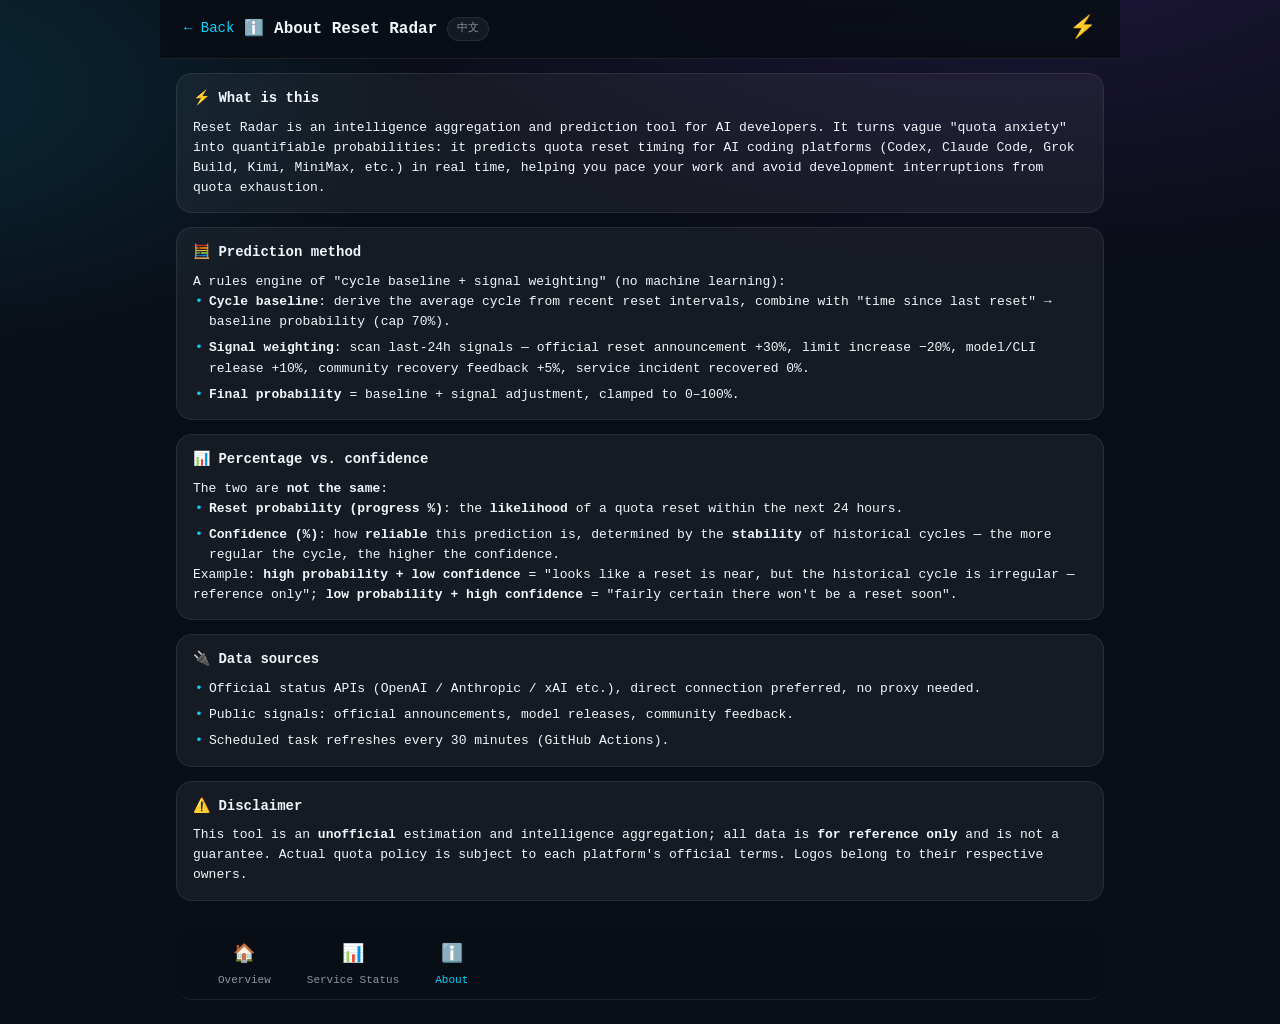
==== about.html @ 8bde5bbf "seo: 补齐全站 SEO 元数据与 sitemap/robots/og-image 4 个 HTML 页补齐 title/description/canonical/OG/Twitter；detai" ====
<!DOCTYPE html>
<html lang="en">
<head>
  <meta charset="UTF-8" />
  <meta name="viewport" content="width=device-width, initial-scale=1.0, maximum-scale=1.0, user-scalable=no" />
  <title>About · Reset Radar | AI Usage Limit Reset Tracker</title>
  <meta name="description" content="Reset Radar tracks when Claude Code, Codex, Grok, Kimi and MiniMax AI usage quotas reset. How it works, methodology, data sources and how scores are calculated." />
  <meta name="robots" content="index, follow" />
  <meta name="theme-color" content="#0A0E17" />
  <link rel="canonical" href="https://limitreset.dev/about.html" />
  <link rel="icon" type="image/jpg" href="assets/favicon.jpg" />
  <meta property="og:type" content="website" />
  <meta property="og:title" content="About Reset Radar" />
  <meta property="og:description" content="How Reset Radar predicts AI usage limit resets and where its data comes from." />
  <meta property="og:url" content="https://limitreset.dev/about.html" />
  <meta property="og:image" content="https://limitreset.dev/assets/og-image.jpg" />
  <meta name="twitter:card" content="summary_large_image" />
  <link rel="stylesheet" href="css/style.css" />
</head>
<body>
  <div class="app">
    <header class="detail-head">
      <a href="index.html" class="back" data-i18n="about.back">← Back</a>
      <span class="title" data-i18n="about.title">ℹ️ About Reset Radar</span>
      <button class="lang-switch" type="button" data-i18n-lang>中文</button>
      <span class="ptitle">⚡</span>
    </header>

    <main id="blocks">
      <div class="block">
        <h3 data-i18n-html="about.whatTitle">⚡ What is this</h3>
        <p data-i18n-html="about.what">Reset Radar is an intelligence aggregation and prediction tool for AI developers. It turns vague "quota anxiety" into quantifiable probabilities: it predicts quota reset timing for AI coding platforms (Codex, Claude Code, Grok Build, Kimi, MiniMax, etc.) in real time, helping you pace your work and avoid development interruptions from quota exhaustion.</p>
      </div>

      <div class="block">
        <h3 data-i18n-html="about.methodTitle">🧮 Prediction method</h3>
        <p data-i18n-html="about.methodIntro">A rules engine of "cycle baseline + signal weighting" (no machine learning):</p>
        <ul>
          <li data-i18n-html="about.method1"><b>Cycle baseline</b>: derive the average cycle from recent reset intervals, combine with "time since last reset" → baseline probability (cap 70%).</li>
          <li data-i18n-html="about.method2"><b>Signal weighting</b>: scan last-24h signals — official reset announcement +30%, limit increase −20%, model/CLI release +10%, community recovery feedback +5%, service incident recovered 0%.</li>
          <li data-i18n-html="about.method3"><b>Final probability</b> = baseline + signal adjustment, clamped to 0–100%.</li>
        </ul>
      </div>

      <div class="block">
        <h3 data-i18n-html="about.relTitle">📊 Percentage vs. confidence</h3>
        <p data-i18n-html="about.relIntro">The two are <b>not the same</b>:</p>
        <ul>
          <li data-i18n-html="about.rel1"><b>Reset probability (progress %)</b>: the <b>likelihood</b> of a quota reset within the next 24 hours.</li>
          <li data-i18n-html="about.rel2"><b>Confidence (%)</b>: how <b>reliable</b> this prediction is, determined by the <b>stability</b> of historical cycles — the more regular the cycle, the higher the confidence.</li>
        </ul>
        <p data-i18n-html="about.relExample">Example: <b>high probability + low confidence</b> = "looks like a reset is near, but the historical cycle is irregular — reference only"; <b>low probability + high confidence</b> = "fairly certain there won't be a reset soon".</p>
      </div>

      <div class="block">
        <h3 data-i18n-html="about.srcTitle">🔌 Data sources</h3>
        <ul>
          <li data-i18n-html="about.src1">Official status APIs (OpenAI / Anthropic / xAI etc.), direct connection preferred, no proxy needed.</li>
          <li data-i18n-html="about.src2">Public signals: official announcements, model releases, community feedback.</li>
          <li data-i18n-html="about.src3">Scheduled task refreshes every 30 minutes (GitHub Actions).</li>
        </ul>
      </div>

      <div class="block">
        <h3 data-i18n-html="about.disTitle">⚠️ Disclaimer</h3>
        <p data-i18n-html="about.dis">This tool is an <b>unofficial</b> estimation and intelligence aggregation; all data is <b>for reference only</b> and is not a guarantee. Actual quota policy is subject to each platform's official terms. Logos belong to their respective owners.</p>
      </div>
    </main>

    <nav class="bottomnav">
      <a href="index.html" data-nav="home"><span class="ic">🏠</span><span data-i18n="nav.home">Overview</span></a>
      <a href="status.html" data-nav="status"><span class="ic">📊</span><span data-i18n="nav.status">Service Status</span></a>
      <a href="about.html" data-nav="about" class="active"><span class="ic">ℹ️</span><span data-i18n="nav.about">About</span></a>
    </nav>
  </div>

  <script src="data/fallback.js"></script>
  <script src="js/i18n.js"></script>
  <script src="js/utils.js"></script>
  <script>
    // 关于页无需加载数据，仅高亮导航
    document.querySelectorAll(".bottomnav a").forEach((a) =>
      a.classList.toggle("active", a.dataset.nav === "about")
    );
  </script>
</body>
</html>
---- css/style.css ----
:root {
  --bg: #0A0E17;
  --bg-2: #0D1117;
  --card: rgba(255, 255, 255, 0.05);
  --card-border: rgba(255, 255, 255, 0.08);
  --text: #F0F6FC;
  --text-dim: #8B949E;
  --accent: #00D4FF;
  --accent-2: #7C3AED;
  --high: #FF6B6B;
  --medium: #FFA94D;
  --low: #51CF66;
  --ok: #3FB950;
  --radius: 16px;
  --maxw: 520px;
}

* { box-sizing: border-box; margin: 0; padding: 0; -webkit-tap-highlight-color: transparent; }

html, body {
  background: var(--bg);
  color: var(--text);
  font-family: "JetBrains Mono", "Fira Code", ui-monospace, SFMono-Regular, Menlo, Consolas, monospace;
  font-size: 14px;
  line-height: 1.55;
  min-height: 100vh;
}

body {
  background:
    radial-gradient(1200px 600px at 80% -10%, rgba(124, 58, 237, 0.18), transparent 60%),
    radial-gradient(1000px 500px at -10% 10%, rgba(0, 212, 255, 0.14), transparent 55%),
    var(--bg);
  background-attachment: fixed;
}

.app {
  max-width: var(--maxw);
  margin: 0 auto;
  min-height: 100vh;
  display: flex;
  flex-direction: column;
  padding-bottom: 72px;
}

/* ---------- Top nav ---------- */
.topbar {
  position: sticky;
  top: 0;
  z-index: 20;
  padding: 14px 16px 12px;
  background: linear-gradient(180deg, rgba(10, 14, 23, 0.96), rgba(10, 14, 23, 0.75));
  backdrop-filter: blur(12px);
  border-bottom: 1px solid var(--card-border);
}
.topbar .brand {
  font-size: 20px;
  font-weight: 700;
  letter-spacing: 1px;
  background: linear-gradient(90deg, var(--accent), var(--accent-2));
  -webkit-background-clip: text;
  background-clip: text;
  color: transparent;
  display: flex;
  align-items: center;
  gap: 8px;
}
.topbar .meta {
  margin-top: 4px;
  font-size: 11px;
  color: var(--text-dim);
  display: flex;
  gap: 10px;
  flex-wrap: wrap;
}
.topbar .meta .dot { color: var(--accent); }
.topbar .lang-switch { position: absolute; right: 16px; top: 14px; }

/* ---------- 语言切换 ---------- */
.lang-switch {
  border: 1px solid var(--card-border);
  background: var(--card);
  color: var(--text-dim);
  font-size: 11px;
  padding: 3px 9px;
  border-radius: 999px;
  cursor: pointer;
  font-family: inherit;
  line-height: 1.4;
  flex: 0 0 auto;
  transition: color .2s, border-color .2s;
}
.lang-switch:hover { color: var(--text); border-color: var(--accent); }
.lang-switch:active { transform: scale(.94); }

/* ---------- Platform tabs ---------- */
.tabs {
  display: flex;
  gap: 8px;
  overflow-x: auto;
  padding: 12px 16px 4px;
  scrollbar-width: none;
}
.tabs::-webkit-scrollbar { display: none; }
.tab {
  flex: 0 0 auto;
  padding: 6px 12px;
  border-radius: 999px;
  border: 1px solid var(--card-border);
  background: var(--card);
  color: var(--text-dim);
  font-size: 12px;
  white-space: nowrap;
  cursor: pointer;
  transition: all .2s;
}
.tab.active {
  color: var(--text);
  border-color: var(--accent);
  box-shadow: 0 0 0 1px var(--accent) inset, 0 0 12px rgba(0, 212, 255, 0.25);
}

/* ---------- Cards ---------- */
.card {
  position: relative;
  display: block;
  text-decoration: none;
  color: inherit;
  background: var(--card);
  border: 1px solid var(--card-border);
  border-radius: var(--radius);
  padding: 14px 16px;
  margin: 12px 16px;
  overflow: hidden;
  transition: transform .18s, border-color .18s, box-shadow .18s;
}
.card::before {
  content: "";
  position: absolute;
  inset: 0;
  background: linear-gradient(120deg, transparent 30%, rgba(0, 212, 255, 0.08), transparent 70%);
  transform: translateX(-100%);
  animation: scan 4.5s ease-in-out infinite;
  pointer-events: none;
}
@keyframes scan { 0%, 60% { transform: translateX(-100%); } 100% { transform: translateX(100%); } }
.card:active { transform: scale(.985); }
.card-link { cursor: pointer; }

.card .row1 { display: flex; align-items: center; justify-content: space-between; }
.card .pname { display: flex; align-items: center; gap: 8px; font-size: 16px; font-weight: 700; }
.card .pname .icon { font-size: 20px; }
.card .pname .logo,
.tab .logo {
  width: 20px; height: 20px; object-fit: contain; border-radius: 5px;
  background: rgba(255, 255, 255, 0.06); padding: 2px; flex: 0 0 auto;
}
.card .prob { font-size: 26px; font-weight: 800; font-variant-numeric: tabular-nums; }
.card .prob small { font-size: 13px; opacity: .8; font-weight: 600; }

.divider { height: 1px; background: var(--card-border); margin: 10px 0; }

.bar { height: 8px; border-radius: 999px; background: rgba(255, 255, 255, 0.08); overflow: hidden; }
.bar > i {
  display: block; height: 100%; border-radius: 999px;
  background: linear-gradient(90deg, var(--accent), var(--accent-2));
  transition: width 1s cubic-bezier(.2,.7,.2,1);
}

.card .kv { display: flex; justify-content: space-between; font-size: 12px; color: var(--text-dim); margin-top: 8px; }
.card .kv b { color: var(--text); font-weight: 600; }
.card .cta { margin-top: 10px; font-size: 12px; color: var(--accent); display: flex; align-items: center; gap: 4px; }

.badge { display: inline-flex; align-items: center; gap: 5px; font-size: 11px; padding: 2px 8px; border-radius: 999px; border: 1px solid transparent; }
.badge.high { color: var(--high); background: rgba(255, 107, 107, 0.12); border-color: rgba(255,107,107,.35); }
.badge.medium { color: var(--medium); background: rgba(255, 169, 77, 0.12); border-color: rgba(255,169,77,.35); }
.badge.low { color: var(--low); background: rgba(81, 207, 102, 0.12); border-color: rgba(81,207,102,.35); }

.status-dot { width: 8px; height: 8px; border-radius: 50%; display: inline-block; }
.status-dot.normal, .status-dot.operational { background: var(--ok); box-shadow: 0 0 8px var(--ok); animation: pulse 1.8s infinite; }
.status-dot.recovered, .status-dot.degraded { background: var(--medium); box-shadow: 0 0 8px var(--medium); }
@keyframes pulse { 0%,100% { opacity: 1; } 50% { opacity: .35; } }

/* ---------- Detail ---------- */
.detail-head {
  position: sticky; top: 0; z-index: 20;
  display: flex; align-items: center; gap: 10px;
  padding: 12px 16px; background: rgba(10,14,23,.95); backdrop-filter: blur(12px);
  border-bottom: 1px solid var(--card-border);
}
.detail-head .back { color: var(--accent); font-size: 14px; cursor: pointer; text-decoration: none; }
.detail-head .title { font-size: 16px; font-weight: 700; }
.detail-head .ptitle { margin-left: auto; font-size: 22px; font-weight: 800; display: flex; align-items: center; }
.detail-head .ptitle .logo { width: 28px; height: 28px; object-fit: contain; border-radius: 6px; background: rgba(255,255,255,0.06); padding: 3px; }

.gauge { margin: 14px 16px; background: var(--card); border: 1px solid var(--card-border); border-radius: var(--radius); padding: 16px; }
.gauge .big { font-size: 38px; font-weight: 800; font-variant-numeric: tabular-nums; }
.gauge .bar { height: 12px; margin-top: 12px; }
.gauge .sub { display: flex; justify-content: space-between; font-size: 12px; color: var(--text-dim); margin-top: 10px; }
.gauge .sub b { color: var(--text); }

.block { margin: 14px 16px; background: var(--card); border: 1px solid var(--card-border); border-radius: var(--radius); padding: 14px 16px; }
.block h3 { font-size: 14px; margin-bottom: 8px; display: flex; align-items: center; gap: 6px; }
.block p { font-size: 13px; color: var(--text); }
.block ul { list-style: none; display: flex; flex-direction: column; gap: 6px; }
.block li { font-size: 13px; color: var(--text); padding-left: 16px; position: relative; }
.block li::before { content: "•"; position: absolute; left: 2px; color: var(--accent); }
.ev { display: flex; justify-content: space-between; gap: 8px; font-size: 12px; padding: 8px 0; border-bottom: 1px dashed var(--card-border); }
.ev:last-child { border-bottom: none; }
.ev .conf { color: var(--accent); font-weight: 700; }

.timeline { position: relative; padding-left: 18px; }
.timeline::before { content: ""; position: absolute; left: 4px; top: 4px; bottom: 4px; width: 2px; background: var(--card-border); }
.tl-item { position: relative; padding: 6px 0; font-size: 13px; }
.tl-item::before { content: ""; position: absolute; left: -16px; top: 11px; width: 9px; height: 9px; border-radius: 50%; background: var(--accent); box-shadow: 0 0 8px var(--accent); }
.tl-item .src { color: var(--text-dim); font-size: 11px; }

/* ---------- Status page ---------- */
.svc-group { margin: 14px 16px; background: var(--card); border: 1px solid var(--card-border); border-radius: var(--radius); padding: 14px 16px; }
.svc-group .head { display: flex; justify-content: space-between; align-items: center; }
.svc-group .pname { font-size: 15px; font-weight: 700; }
.svc-group .src { font-size: 11px; color: var(--text-dim); margin-top: 2px; }
.svc-event { margin-top: 10px; padding: 10px 12px; border-radius: 12px; background: rgba(255,255,255,0.03); border: 1px solid var(--card-border); font-size: 12px; }
.svc-event .st { font-weight: 700; }
.svc-event .st.ok { color: var(--ok); }
.svc-event .st.warn { color: var(--medium); }
.svc-event .desc { color: var(--text); margin: 4px 0; }
.svc-event .time { color: var(--text-dim); }

/* ---------- Bottom nav ---------- */
.bottomnav {
  position: fixed; bottom: 0; left: 50%; transform: translateX(-50%);
  width: 100%; max-width: var(--maxw);
  display: flex; z-index: 30;
  background: rgba(10,14,23,.95); backdrop-filter: blur(12px);
  border-top: 1px solid var(--card-border);
}
.bottomnav a {
  flex: 1; text-align: center; padding: 10px 0 12px; color: var(--text-dim);
  text-decoration: none; font-size: 11px; display: flex; flex-direction: column; align-items: center; gap: 3px;
}
.bottomnav a .ic { font-size: 18px; }
.bottomnav a.active { color: var(--accent); }

.loading { text-align: center; padding: 40px 0; color: var(--text-dim); font-size: 13px; }
.empty { text-align: center; padding: 40px 0; color: var(--text-dim); font-size: 13px; }

.toast {
  position: fixed; bottom: 88px; left: 50%; transform: translateX(-50%);
  background: rgba(0,0,0,.85); color: #fff; padding: 8px 14px; border-radius: 10px;
  font-size: 12px; z-index: 50; opacity: 0; transition: opacity .25s; pointer-events: none;
}
.toast.show { opacity: 1; }

/* ---------- 响应式：平板 / 桌面端 ---------- */
@media (min-width: 768px) {
  :root { --maxw: 960px; }

  #cards {
    display: grid;
    grid-template-columns: repeat(2, minmax(0, 1fr));
    gap: 0 16px;
  }
  .card { margin: 14px 0; }
  .card:hover {
    transform: translateY(-2px);
    border-color: var(--accent);
    box-shadow: 0 8px 30px rgba(0, 212, 255, 0.12);
  }

  .topbar, .detail-head, .bottomnav { padding-left: 24px; padding-right: 24px; }
  .tabs { padding-left: 24px; padding-right: 24px; }

  /* 桌面端底部导航改为顶部一行，体验更自然 */
  .app { padding-bottom: 24px; }
  .bottomnav {
    position: static; transform: none; width: auto; max-width: none;
    border-top: none; border-bottom: 1px solid var(--card-border);
    margin: 16px 16px 0; border-radius: var(--radius);
  }
  .bottomnav a { flex: 0 0 auto; padding: 10px 18px; }
}

@media (min-width: 1100px) {
  #cards { grid-template-columns: repeat(3, minmax(0, 1fr)); }
}

/* ---------- 详情 gauge 网格 ---------- */
.gauge-grid { display: grid; grid-template-columns: repeat(2, 1fr); gap: 10px 12px; margin-top: 12px; }
.gauge-grid > div { display: flex; flex-direction: column; gap: 2px; }
.gauge-grid .gl { font-size: 11px; color: var(--text-dim); }
.gauge-grid b { font-size: 14px; font-variant-numeric: tabular-nums; }

/* ---------- 上次重置原因 ---------- */
.lastreset { display: flex; flex-direction: column; gap: 8px; }
.lr-reason { font-size: 14px; font-weight: 600; color: var(--text); }
.lr-meta { display: flex; align-items: center; gap: 10px; flex-wrap: wrap; }

/* ---------- 历史记录三种标记 ---------- */
.timeline .tl-item::before { display: none; }   /* 改用 .tl-mark 字形 */
.tl-item { display: flex; align-items: baseline; flex-wrap: wrap; gap: 6px; }
.tl-mark { font-weight: 700; }
.tl-time { color: var(--text); font-size: 12px; }
.tl-reason { color: var(--text-dim); font-size: 12px; }
.tl-reset .tl-mark { color: var(--accent); }
.tl-extra .tl-mark { color: var(--accent-2); }
.tl-extra .tl-reason { color: var(--accent-2); }
.tl-no .tl-mark { color: var(--text-dim); }
.tl-no .tl-reason { color: var(--text-dim); text-decoration: line-through; opacity: .8; }

/* ---------- 周额度趋势迷你图 ---------- */
.qchart { display: flex; align-items: flex-end; gap: 8px; overflow-x: auto; padding: 6px 0 2px; }
.qbar { flex: 1 0 auto; min-width: 44px; display: flex; flex-direction: column; align-items: center; gap: 4px; }
.qbar-val { font-size: 10px; color: var(--text-dim); white-space: nowrap; }
.qbar-track { width: 70%; max-width: 38px; height: 64px; background: rgba(255,255,255,.06); border-radius: 6px; display: flex; align-items: flex-end; overflow: hidden; }
.qbar-track i { width: 100%; height: 0; border-radius: 6px; background: linear-gradient(180deg, var(--accent), var(--accent-2)); display: block; transition: height .8s cubic-bezier(.2,.7,.2,1); }
.qbar-lab { font-size: 10px; color: var(--text-dim); }
.qtiers { display: flex; flex-wrap: wrap; gap: 12px; margin-top: 10px; font-size: 12px; color: var(--text-dim); }
.qtiers b { color: var(--text); }

/* ---------- 发言雷达 ---------- */
.sp-card { padding: 14px 16px; }
.sp-top { display: flex; justify-content: space-between; align-items: flex-start; gap: 10px; }
.sp-title { font-size: 15px; font-weight: 700; }
.sp-sub { font-size: 12px; color: var(--text-dim); margin-top: 3px; }
.sp-sub b { color: var(--accent); }
.sp-posts { margin-top: 12px; display: flex; flex-direction: column; gap: 10px; }
.sp-post { padding: 10px 12px; border-radius: 12px; background: rgba(255,255,255,.03); border: 1px solid var(--card-border); font-size: 12px; }
.sp-post.hit { border-color: rgba(255,169,77,.4); background: rgba(255,169,77,.06); }
.sp-head { display: flex; align-items: center; gap: 6px; flex-wrap: wrap; }
.sp-handle { color: var(--accent); }
.sp-time { color: var(--text-dim); margin-left: auto; }
.sp-content { margin: 6px 0 4px; color: var(--text); line-height: 1.5; }
.sp-kw { font-size: 11px; color: var(--medium); }
.sp-kw.dim { color: var(--text-dim); }
.sp-link { color: var(--accent); text-decoration: none; }

@media (min-width: 768px) {
  .gauge-grid { grid-template-columns: repeat(4, 1fr); }
}

/* 回退数据徽标：data_source=seed 时提示当前数值来自种子/回退而非实时抓取 */
.seed-badge {
  font-style: normal;
  font-size: 11px;
  padding: 1px 6px;
  border-radius: 999px;
  white-space: nowrap;
  color: #FFB455;
  background: rgba(255, 180, 85, 0.14);
  border: 1px solid rgba(255, 180, 85, 0.35);
  margin-left: 6px;
  vertical-align: 1px;
}
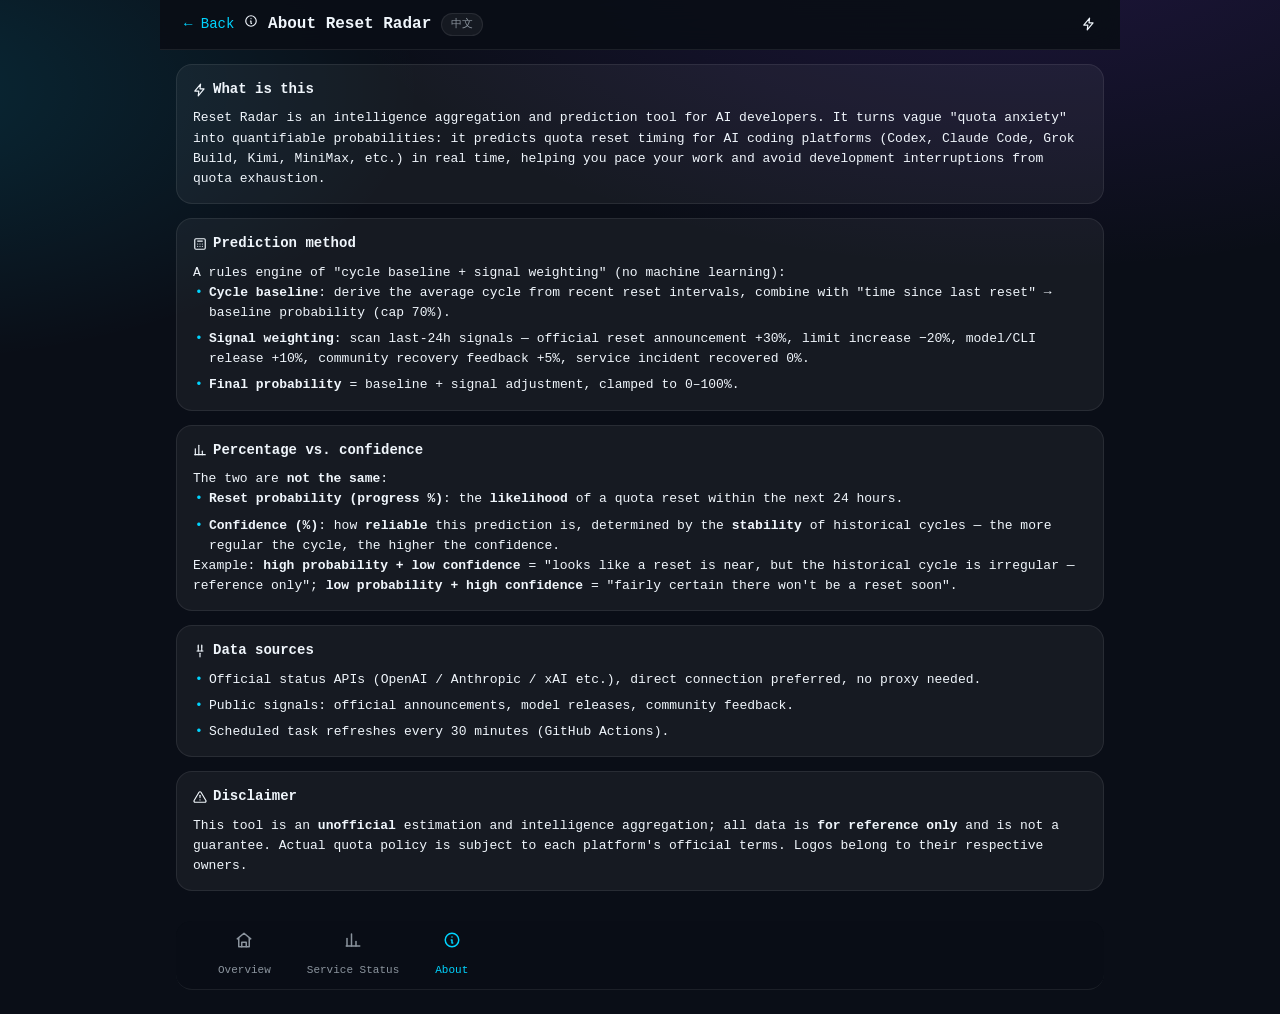
==== commit bd96d008: "feat: 用内联 SVG 图标替换全站 emoji（优化布局） 引入 js/icons.js（Tabler/Lucide，MIT/ISC 免费可商用）；底部导航/品牌改用 data-icon 占位，" ====
--- a/about.html
+++ b/about.html
@@ -68,14 +68,15 @@
     </main>
 
     <nav class="bottomnav">
-      <a href="index.html" data-nav="home"><span class="ic">🏠</span><span data-i18n="nav.home">Overview</span></a>
-      <a href="status.html" data-nav="status"><span class="ic">📊</span><span data-i18n="nav.status">Service Status</span></a>
-      <a href="about.html" data-nav="about" class="active"><span class="ic">ℹ️</span><span data-i18n="nav.about">About</span></a>
+      <a href="index.html" data-nav="home"><span class="ic" data-icon="home"></span><span data-i18n="nav.home">Overview</span></a>
+      <a href="status.html" data-nav="status"><span class="ic" data-icon="chart"></span><span data-i18n="nav.status">Service Status</span></a>
+      <a href="about.html" data-nav="about" class="active"><span class="ic" data-icon="info"></span><span data-i18n="nav.about">About</span></a>
     </nav>
   </div>
 
   <script src="data/fallback.js"></script>
   <script src="js/i18n.js"></script>
+  <script src="js/icons.js"></script>
   <script src="js/utils.js"></script>
   <script>
     // 关于页无需加载数据，仅高亮导航
--- a/css/style.css
+++ b/css/style.css
@@ -241,6 +241,15 @@
 }
 .bottomnav a .ic { font-size: 18px; }
 .bottomnav a.active { color: var(--accent); }
+
+/* ---------- 内联 SVG 图标（Tabler/Lucide，MIT/ISC，免费可商用） ---------- */
+.icon-svg { flex: 0 0 auto; display: inline-block; }
+.topbar .brand .icon-svg { vertical-align: -0.22em; }
+.bottomnav a .icon-svg { width: 18px; height: 18px; }
+.ic-inline { display: inline-flex; align-items: center; vertical-align: middle; }
+.ic-inline .icon-svg { vertical-align: middle; }
+.ic-dot { width: 9px; height: 9px; border-radius: 50%; display: inline-block; flex: 0 0 auto; }
+.brand-ic { display: inline-flex; align-items: center; color: var(--accent); }
 
 .loading { text-align: center; padding: 40px 0; color: var(--text-dim); font-size: 13px; }
 .empty { text-align: center; padding: 40px 0; color: var(--text-dim); font-size: 13px; }
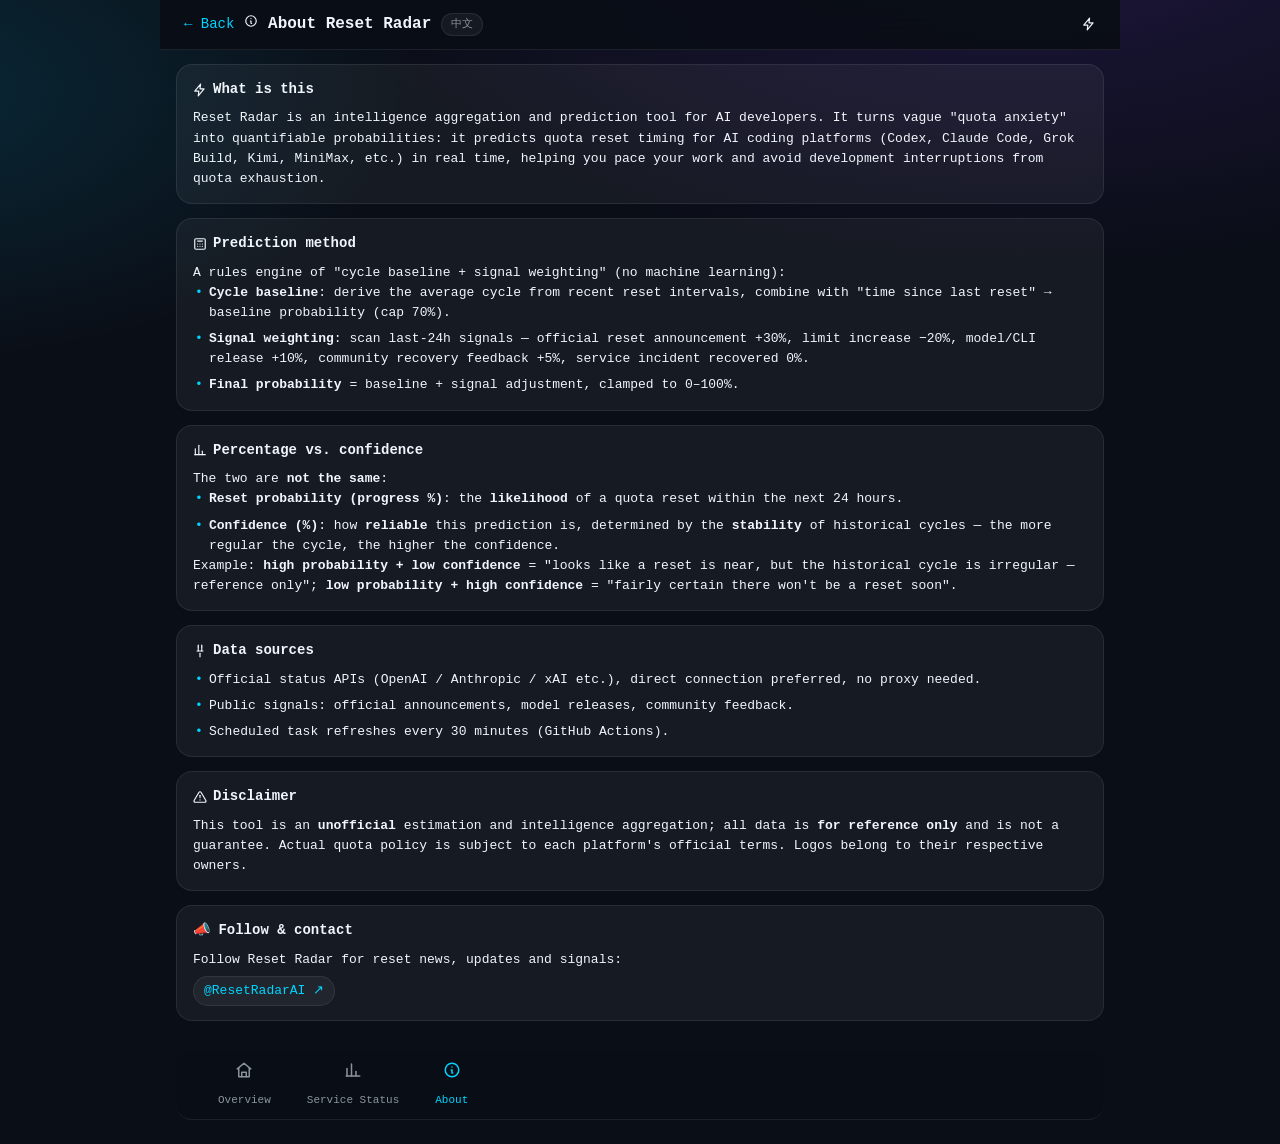
==== commit abc4758f: "feat: 增加 Kimi/MiniMax 官方状态页并完善 SEO(OG/Twitter/About 外链)" ====
--- a/about.html
+++ b/about.html
@@ -14,7 +14,13 @@
   <meta property="og:description" content="How Reset Radar predicts AI usage limit resets and where its data comes from." />
   <meta property="og:url" content="https://limitreset.dev/about.html" />
   <meta property="og:image" content="https://limitreset.dev/assets/og-image.jpg" />
+  <meta property="og:image:width" content="1280" />
+  <meta property="og:image:height" content="720" />
+  <meta property="og:image:alt" content="Reset Radar — about page" />
   <meta name="twitter:card" content="summary_large_image" />
+  <meta name="twitter:title" content="About Reset Radar" />
+  <meta name="twitter:description" content="How Reset Radar predicts AI usage limit resets and where its data comes from." />
+  <meta name="twitter:image" content="https://limitreset.dev/assets/og-image.jpg" />
   <link rel="stylesheet" href="css/style.css" />
 </head>
 <body>
@@ -65,6 +71,14 @@
         <h3 data-i18n-html="about.disTitle">⚠️ Disclaimer</h3>
         <p data-i18n-html="about.dis">This tool is an <b>unofficial</b> estimation and intelligence aggregation; all data is <b>for reference only</b> and is not a guarantee. Actual quota policy is subject to each platform's official terms. Logos belong to their respective owners.</p>
       </div>
+
+      <div class="block">
+        <h3 data-i18n-html="about.followTitle">📣 Follow & contact</h3>
+        <p data-i18n-html="about.followIntro">Follow Reset Radar for reset news, updates and signals:</p>
+        <div class="social">
+          <a href="https://x.com/ResetRadarAI" target="_blank" rel="noopener nofollow noreferrer">@ResetRadarAI ↗</a>
+        </div>
+      </div>
     </main>
 
     <nav class="bottomnav">
--- a/css/style.css
+++ b/css/style.css
@@ -202,6 +202,18 @@
 .block { margin: 14px 16px; background: var(--card); border: 1px solid var(--card-border); border-radius: var(--radius); padding: 14px 16px; }
 .block h3 { font-size: 14px; margin-bottom: 8px; display: flex; align-items: center; gap: 6px; }
 .block p { font-size: 13px; color: var(--text); }
+.block .social { display: flex; gap: 8px; flex-wrap: wrap; margin-top: 6px; }
+.block .social a {
+  color: var(--accent);
+  text-decoration: none;
+  font-size: 13px;
+  border: 1px solid var(--card-border);
+  background: var(--card);
+  padding: 4px 10px;
+  border-radius: 999px;
+  transition: color .2s, border-color .2s;
+}
+.block .social a:hover { color: var(--text); border-color: var(--accent); }
 .block ul { list-style: none; display: flex; flex-direction: column; gap: 6px; }
 .block li { font-size: 13px; color: var(--text); padding-left: 16px; position: relative; }
 .block li::before { content: "•"; position: absolute; left: 2px; color: var(--accent); }
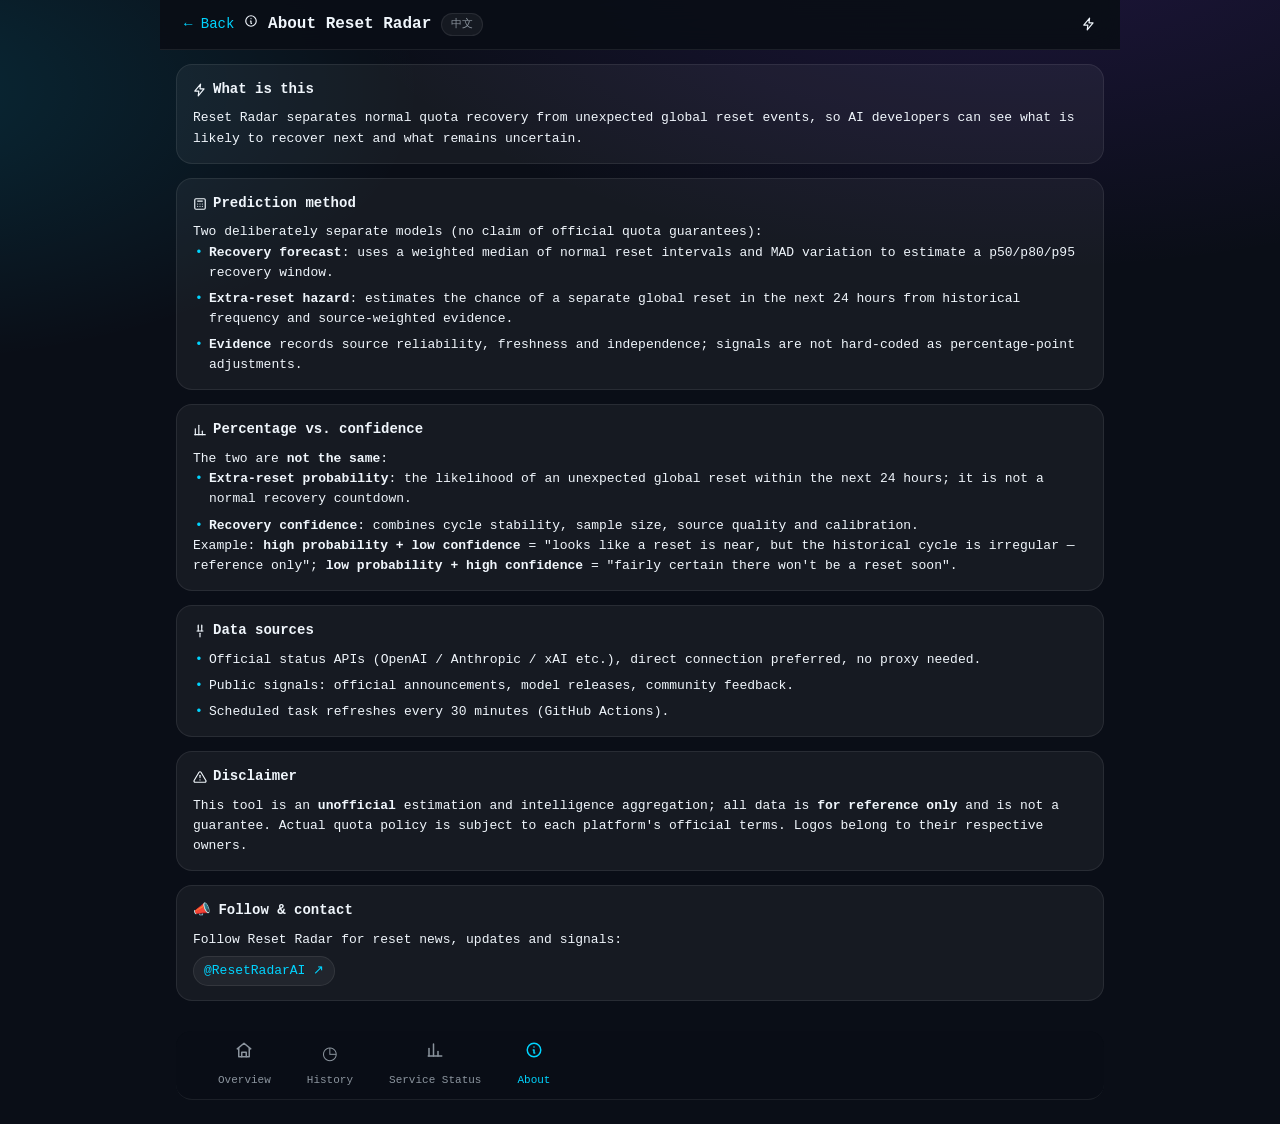
==== commit ca3445ff: "v2" ====
--- a/about.html
+++ b/about.html
@@ -4,7 +4,7 @@
   <meta charset="UTF-8" />
   <meta name="viewport" content="width=device-width, initial-scale=1.0, maximum-scale=1.0, user-scalable=no" />
   <title>About · Reset Radar | AI Usage Limit Reset Tracker</title>
-  <meta name="description" content="Reset Radar tracks when Claude Code, Codex, Grok, Kimi and MiniMax AI usage quotas reset. How it works, methodology, data sources and how scores are calculated." />
+  <meta name="description" content="Reset Radar tracks when Claude Code, Codex, Grok, Kimi, MiniMax, Antigravity and Qwen Code AI usage quotas reset. How it works, methodology, data sources and how scores are calculated." />
   <meta name="robots" content="index, follow" />
   <meta name="theme-color" content="#0A0E17" />
   <link rel="canonical" href="https://limitreset.dev/about.html" />
@@ -21,7 +21,7 @@
   <meta name="twitter:title" content="About Reset Radar" />
   <meta name="twitter:description" content="How Reset Radar predicts AI usage limit resets and where its data comes from." />
   <meta name="twitter:image" content="https://limitreset.dev/assets/og-image.jpg" />
-  <link rel="stylesheet" href="css/style.css" />
+  <link rel="stylesheet" href="css/style.css?v=20260829v2" />
 </head>
 <body>
   <div class="app">
@@ -83,14 +83,15 @@
 
     <nav class="bottomnav">
       <a href="index.html" data-nav="home"><span class="ic" data-icon="home"></span><span data-i18n="nav.home">Overview</span></a>
+      <a href="history.html" data-nav="history"><span class="ic">◷</span><span>History</span></a>
       <a href="status.html" data-nav="status"><span class="ic" data-icon="chart"></span><span data-i18n="nav.status">Service Status</span></a>
       <a href="about.html" data-nav="about" class="active"><span class="ic" data-icon="info"></span><span data-i18n="nav.about">About</span></a>
     </nav>
   </div>
 
-  <script src="data/fallback.js"></script>
-  <script src="js/i18n.js"></script>
-  <script src="js/icons.js"></script>
+  <script src="data/fallback.js?v=20260824d"></script>
+  <script src="js/i18n.js?v=20260824d"></script>
+  <script src="js/icons.js?v=20260824d"></script>
   <script src="js/utils.js"></script>
   <script>
     // 关于页无需加载数据，仅高亮导航
--- a/css/style.css
+++ b/css/style.css
@@ -198,7 +198,6 @@
 .gauge .bar { height: 12px; margin-top: 12px; }
 .gauge .sub { display: flex; justify-content: space-between; font-size: 12px; color: var(--text-dim); margin-top: 10px; }
 .gauge .sub b { color: var(--text); }
-
 .block { margin: 14px 16px; background: var(--card); border: 1px solid var(--card-border); border-radius: var(--radius); padding: 14px 16px; }
 .block h3 { font-size: 14px; margin-bottom: 8px; display: flex; align-items: center; gap: 6px; }
 .block p { font-size: 13px; color: var(--text); }
@@ -304,6 +303,23 @@
 
 @media (min-width: 1100px) {
   #cards { grid-template-columns: repeat(3, minmax(0, 1fr)); }
+}
+
+/* ---------- 首页内联详情：桌面端自适应 ---------- */
+/* 内联详情是 #cards 的一个子项，桌面端需跨满网格，并让模块在宽屏下错落排布，
+   而不是像移动端那样被挤压成单列（单列会造成每个模块宽度≈移动端）。 */
+@media (min-width: 768px) {
+  .inline-detail { grid-column: 1 / -1; }
+  .inline-detail .gauge,
+  .inline-detail .block { margin-left: 0; margin-right: 0; }
+  .inline-detail .blocks {
+    /* 用 CSS 多列做等间距瀑布流：每个模块保持自身高度、同列间距均匀，
+       避免网格定行高导致矮模块下方留白、间距忽大忽小 */
+    column-count: 2;
+    column-gap: 16px;
+  }
+  .inline-detail .block { break-inside: avoid; }
+  .inline-detail .block h3 { font-size: 15px; }
 }
 
 /* ---------- 详情 gauge 网格 ---------- */
@@ -374,3 +390,25 @@
   vertical-align: 1px;
 }
 
+/* ---------- V2 answer dashboard ---------- */
+.hero, .dashboard-section, .detail-hero { margin: 14px 16px; }
+.hero { padding: 4px 0; }
+.hero > p { color: var(--text-dim); font-size: 13px; margin: 8px 0; }
+.answer-list, .next-list, .radar-list { border: 1px solid var(--card-border); border-radius: var(--radius); overflow: hidden; background: var(--card); }
+.answer-row, .next-list a, .radar-row, .event-row { color: var(--text); text-decoration: none; display: flex; justify-content: space-between; align-items: center; gap: 10px; padding: 12px 14px; border-bottom: 1px solid var(--card-border); }
+.answer-row:last-child, .next-list a:last-child, .radar-row:last-child, .event-row:last-child { border-bottom: 0; }
+.answer-name, .radar-row > span { display: flex; align-items: center; gap: 8px; font-weight: 700; }
+.answer-row small, .radar-row small { display: block; color: var(--text-dim); font-size: 11px; font-weight: 400; text-align: right; }
+.availability { color: var(--ok); font-size: 11px; letter-spacing: .08em; }
+.dashboard-section h2 { font-size: 12px; letter-spacing: .08em; color: var(--text-dim); margin: 18px 0 8px; }
+.dashboard-section h2 em { color: var(--accent); font-style: normal; float: right; }
+.next-list a b, .radar-row b { font-variant-numeric: tabular-nums; }
+.event-row { font-size: 12px; }.event-row span:last-child { color: var(--text-dim); }
+.section-copy, .muted { color: var(--text-dim); font-size: 12px; margin: 0 0 8px; }
+.detail-hero { padding: 18px 16px; border: 1px solid var(--card-border); border-radius: var(--radius); background: var(--card); }
+.detail-hero h1 { margin: 6px 0; font-size: 24px; }.detail-hero p { color: var(--text-dim); }
+.window-row, .hazard { display: flex; justify-content: space-between; align-items: center; padding: 8px 0; }
+.window-row small { display: block; color: var(--text-dim); }.window-confidence { color: var(--accent); font-weight: 700; }
+.why-grid { display: grid; grid-template-columns: repeat(2, 1fr); gap: 10px; }.why-grid span { color: var(--text-dim); font-size: 11px; }.why-grid b { display: block; color: var(--text); font-size: 13px; }
+.hazard b { font-size: 30px; }
+
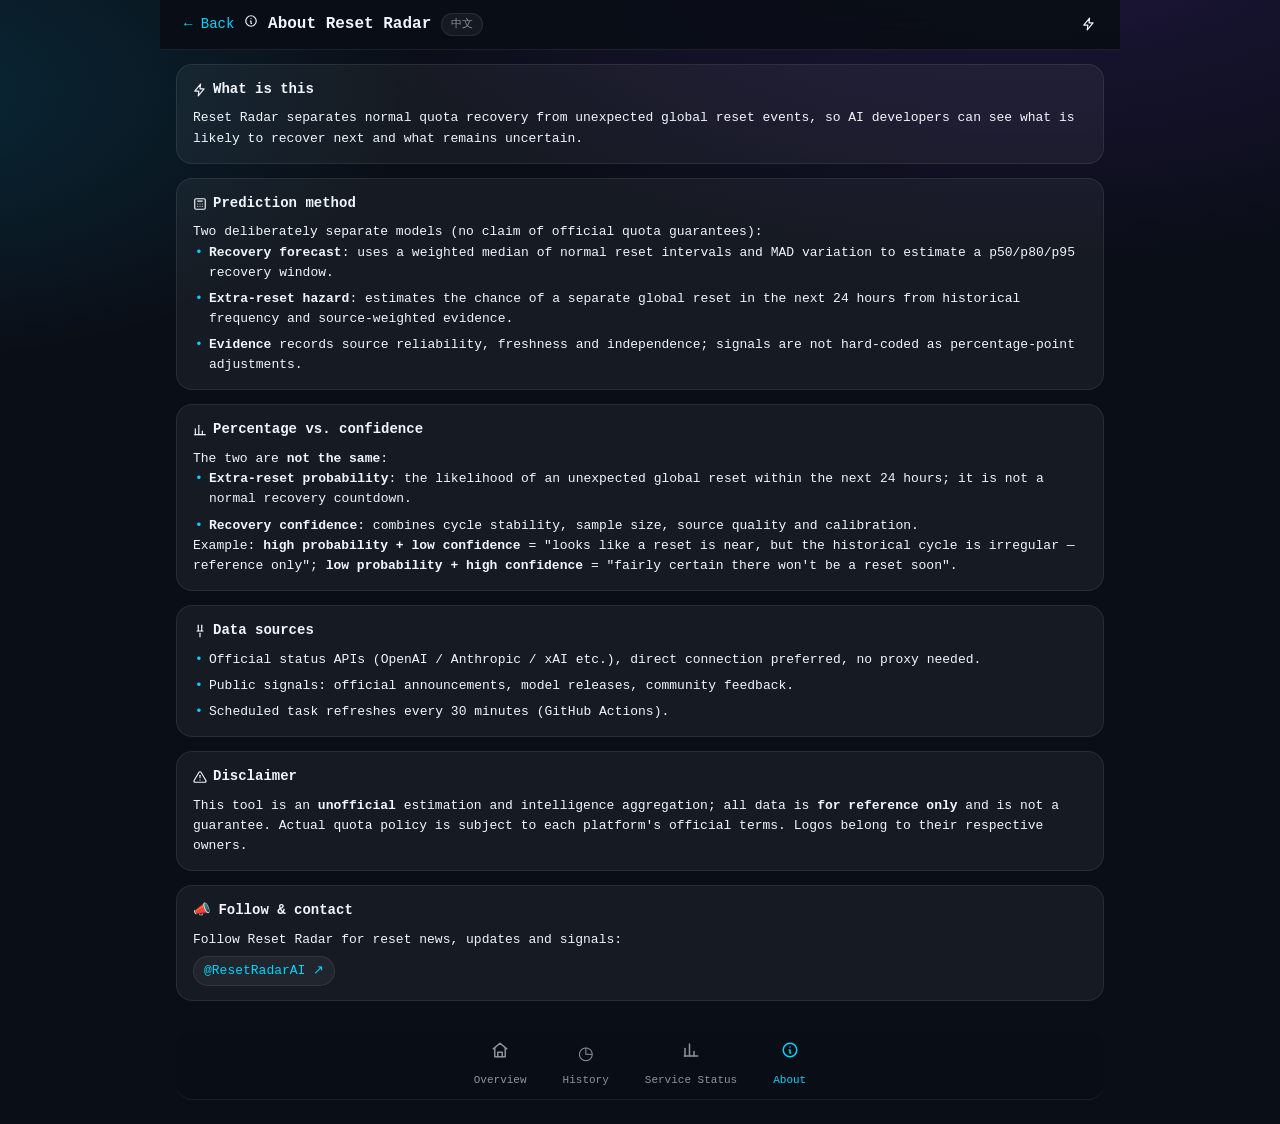
==== commit 6d49e852: "各页面添加 Google Analytics 统计代码 (G-RGFZE780HR)" ====
--- a/about.html
+++ b/about.html
@@ -1,6 +1,14 @@
 <!DOCTYPE html>
 <html lang="en">
 <head>
+  <!-- Google tag (gtag.js) -->
+  <script async src="https://www.googletagmanager.com/gtag/js?id=G-RGFZE780HR"></script>
+  <script>
+    window.dataLayer = window.dataLayer || [];
+    function gtag(){dataLayer.push(arguments);}
+    gtag('js', new Date());
+    gtag('config', 'G-RGFZE780HR');
+  </script>
   <meta charset="UTF-8" />
   <meta name="viewport" content="width=device-width, initial-scale=1.0, maximum-scale=1.0, user-scalable=no" />
   <title>About · Reset Radar | AI Usage Limit Reset Tracker</title>
--- a/css/style.css
+++ b/css/style.css
@@ -398,8 +398,14 @@
 .answer-row, .next-list a, .radar-row, .event-row { color: var(--text); text-decoration: none; display: flex; justify-content: space-between; align-items: center; gap: 10px; padding: 12px 14px; border-bottom: 1px solid var(--card-border); }
 .answer-row:last-child, .next-list a:last-child, .radar-row:last-child, .event-row:last-child { border-bottom: 0; }
 .answer-name, .radar-row > span { display: flex; align-items: center; gap: 8px; font-weight: 700; }
+.answer-name .logo, .radar-row .logo {
+  width: 20px; height: 20px; object-fit: contain; border-radius: 5px;
+  background: rgba(255, 255, 255, 0.06); padding: 2px; flex: 0 0 auto;
+}
 .answer-row small, .radar-row small { display: block; color: var(--text-dim); font-size: 11px; font-weight: 400; text-align: right; }
 .availability { color: var(--ok); font-size: 11px; letter-spacing: .08em; }
+.availability.unknown { color: var(--medium); }
+.availability.limited { color: var(--high); }
 .dashboard-section h2 { font-size: 12px; letter-spacing: .08em; color: var(--text-dim); margin: 18px 0 8px; }
 .dashboard-section h2 em { color: var(--accent); font-style: normal; float: right; }
 .next-list a b, .radar-row b { font-variant-numeric: tabular-nums; }
@@ -412,3 +418,18 @@
 .why-grid { display: grid; grid-template-columns: repeat(2, 1fr); gap: 10px; }.why-grid span { color: var(--text-dim); font-size: 11px; }.why-grid b { display: block; color: var(--text); font-size: 13px; }
 .hazard b { font-size: 30px; }
 
+/* V2 sections are full-width dashboard blocks.  The former card grid is only
+   valid for the retired platform-card homepage and breaks desktop ordering. */
+#cards { display: block; }
+
+@media (min-width: 768px) {
+  /* Let dashboard cards use the whole desktop app width (960px), rather
+     than constraining them to the former mobile-oriented 760px column. */
+  #cards { width: 100%; max-width: none; margin: 0; padding: 6px 24px 20px; }
+  .hero, .dashboard-section, .detail-hero { margin-left: 0; margin-right: 0; }
+  .hero > p { font-size: 15px; }
+  .answer-row, .next-list a, .radar-row, .event-row { padding: 14px 18px; }
+  .dashboard-section h2 { margin-top: 26px; }
+  .bottomnav { justify-content: center; }
+}
+
